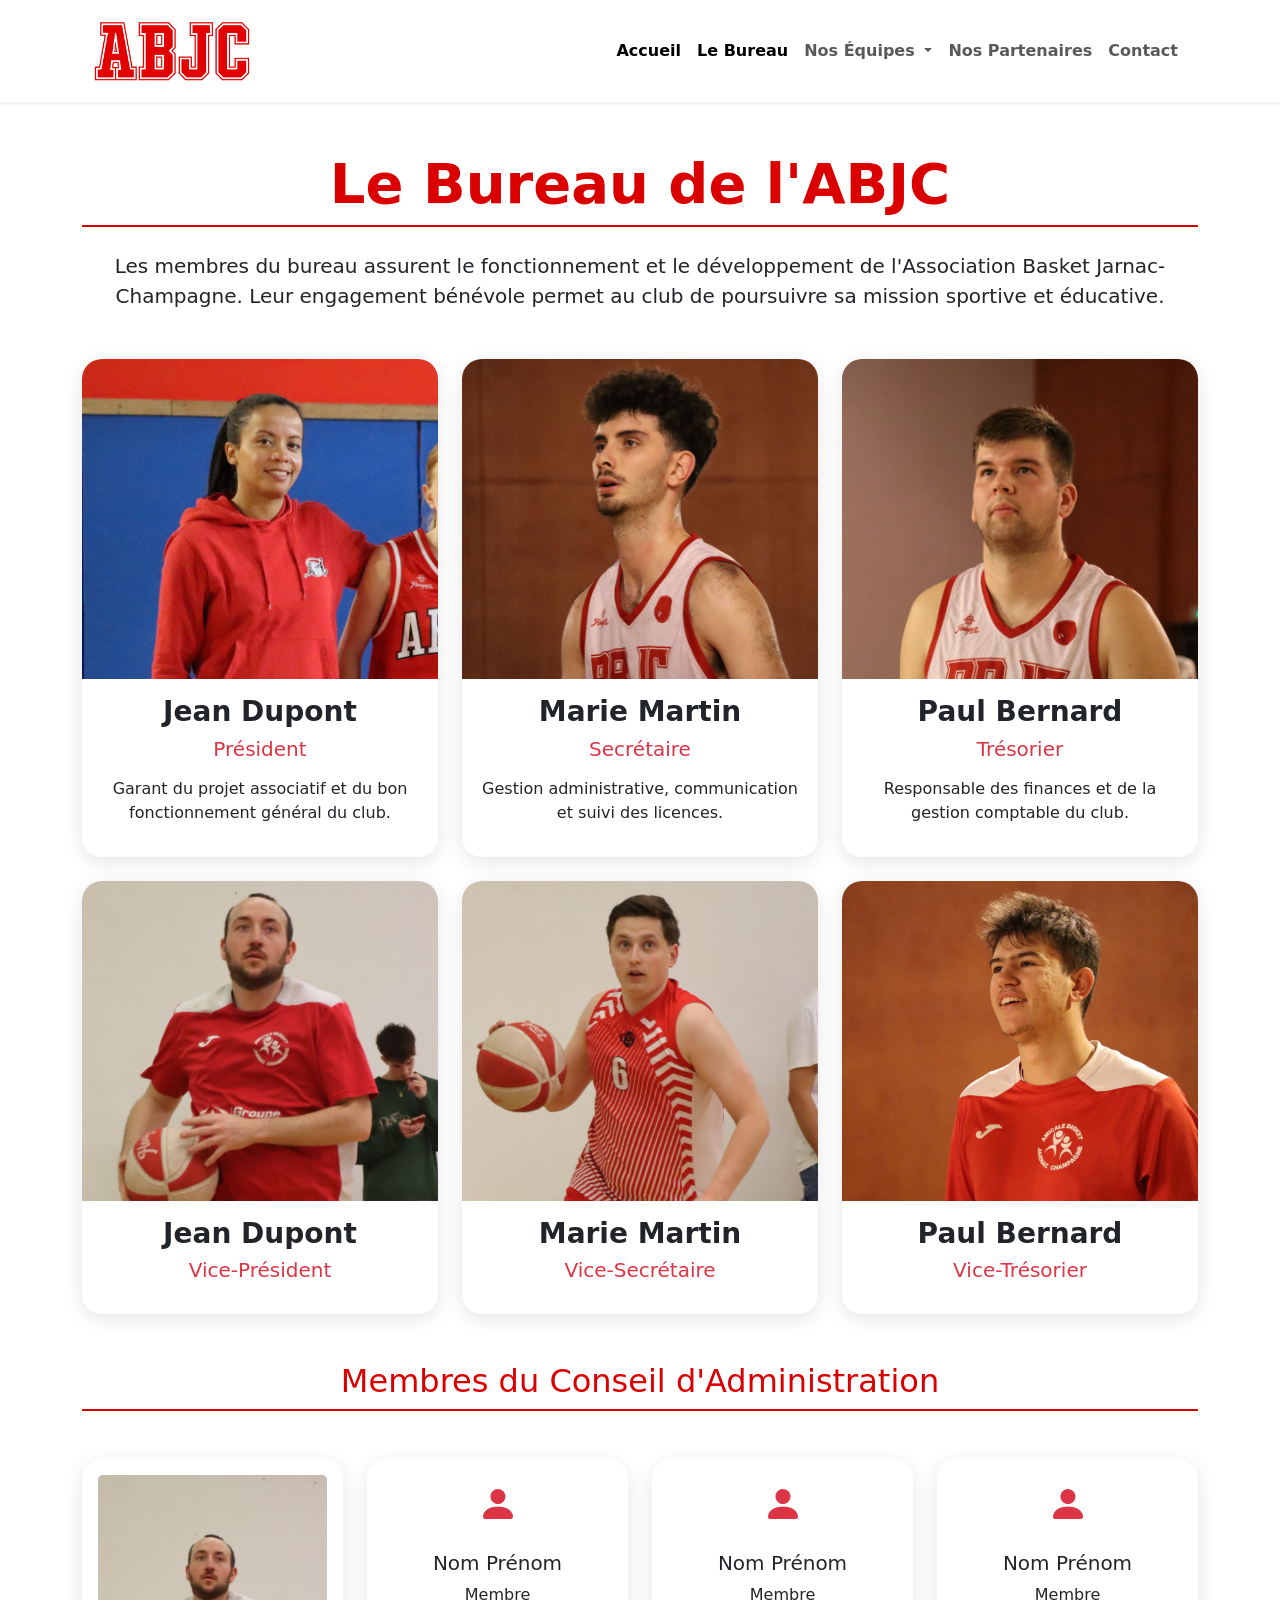
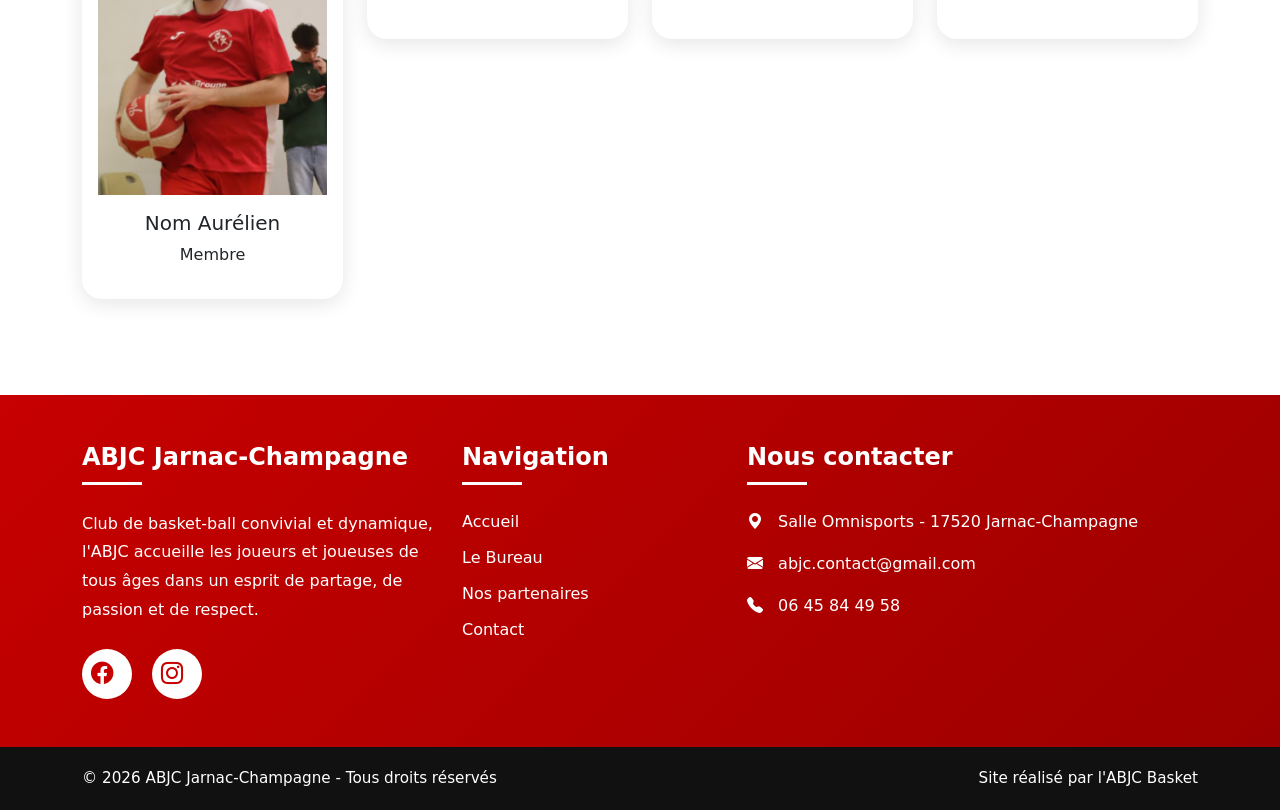
==== bureau.html @ 37af898e "jvk" ====
<!DOCTYPE html>

<html lang="fr">

<head>
    <meta charset="UTF-8">
    <meta name="viewport" content="width=device-width, initial-scale=1.0">
    <title>Le Bureau - ABJC Jarnac-Champagne</title>

    <link rel="icon" type="image/png" href="assets/images/logo-abjc.png">

    <!-- Bootstrap -->
    <link href="https://cdn.jsdelivr.net/npm/bootstrap@5.3.0/dist/css/bootstrap.min.css" rel="stylesheet">

    <!-- Bootstrap Icons -->
    <link rel="stylesheet" href="https://cdn.jsdelivr.net/npm/bootstrap-icons@1.11.0/font/bootstrap-icons.css">

    <!-- CSS -->
    <link rel="stylesheet" href="assets/css/style.css">

</head>

<body>

    <div id="header-placeholder"></div>

    <main class="container py-5">


        <!-- Titre -->
        <section class="text-center mb-5">
            <h1 class="display-4 fw-bold section-title">
                Le Bureau de l'ABJC
            </h1>

            <p class="lead mt-4">
                Les membres du bureau assurent le fonctionnement et le développement
                de l'Association Basket Jarnac-Champagne. Leur engagement bénévole
                permet au club de poursuivre sa mission sportive et éducative.
            </p>
        </section>


        <!-- Membres du bureau -->
        <section class="row g-4">

            <!-- Président -->
            <div class="col-lg-4">
                <div class="card bureau-card h-100 text-center">

                    <img src="assets/images/bureau/presidente.JPG" class="card-img-top" alt="Président">

                    <div class="card-body">

                        <h3 class="card-title">
                            Jean Dupont
                        </h3>

                        <h5 class="text-danger mb-3">
                            Président
                        </h5>

                        <p>
                            Garant du projet associatif et du bon fonctionnement
                            général du club.
                        </p>

                    </div>
                </div>
            </div>


            <!-- Secrétaire -->
            <div class="col-lg-4">
                <div class="card bureau-card h-100 text-center">

                    <img src="assets/images/bureau/secretaire.JPG" class="card-img-top" alt="Secrétaire">

                    <div class="card-body">

                        <h3 class="card-title">
                            Marie Martin
                        </h3>

                        <h5 class="text-danger mb-3">
                            Secrétaire
                        </h5>

                        <p>
                            Gestion administrative, communication et suivi des licences.
                        </p>

                    </div>
                </div>
            </div>


            <!-- Trésorier -->
            <div class="col-lg-4">
                <div class="card bureau-card h-100 text-center">

                    <img src="assets/images/bureau/tresorier.JPG" class="card-img-top" alt="Trésorier">

                    <div class="card-body">

                        <h3 class="card-title">
                            Paul Bernard
                        </h3>

                        <h5 class="text-danger mb-3">
                            Trésorier
                        </h5>

                        <p>
                            Responsable des finances et de la gestion comptable du club.
                        </p>

                    </div>
                </div>
            </div>

            <!-- Vice-Président -->
            <div class="col-lg-4">
                <div class="card bureau-card h-100 text-center">

                    <img src="assets/images/bureau/vice-president.JPG" class="card-img-top" alt="Vice-Président">

                    <div class="card-body">

                        <h3 class="card-title">
                            Jean Dupont
                        </h3>

                        <h5 class="text-danger mb-3">
                            Vice-Président
                        </h5>

                    </div>
                </div>
            </div>


            <!-- Vice-Secrétaire -->
            <div class="col-lg-4">
                <div class="card bureau-card h-100 text-center">

                    <img src="assets/images/bureau/vice-secretaire.JPG" class="card-img-top" alt="Vice-Secrétaire">

                    <div class="card-body">

                        <h3 class="card-title">
                            Marie Martin
                        </h3>

                        <h5 class="text-danger mb-3">
                            Vice-Secrétaire
                        </h5>

                    </div>
                </div>
            </div>


            <!-- Vice-Trésorier -->
            <div class="col-lg-4">
                <div class="card bureau-card h-100 text-center">

                    <img src="assets/images/bureau/vice-tresorier.JPG" class="card-img-top" alt="Vice-Trésorier">

                    <div class="card-body">

                        <h3 class="card-title">
                            Paul Bernard
                        </h3>

                        <h5 class="text-danger mb-3">
                            Vice-Trésorier
                        </h5>

                    </div>
                </div>
            </div>

        </section>


        <!-- Membres complémentaires -->
        <section class="mt-5">

            <h2 class="text-center section-title mb-5">
                Membres du Conseil d'Administration
            </h2>

            <div class="row g-4">

                <div class="col-md-3">
                    <div class="card bureau-card text-center">
                        <div class="card-body">
                            <img src="assets/images/bureau/vice-president.JPG" class="card-img-top" alt="Vice-Président">
                            <h5 class="mt-3">Nom Aurélien</h5>
                            <p>Membre</p>
                        </div>
                    </div>
                </div>

                <div class="col-md-3">
                    <div class="card bureau-card text-center">
                        <div class="card-body">
                            <i class="bi bi-person-fill fs-1 text-danger"></i>
                            <h5 class="mt-3">Nom Prénom</h5>
                            <p>Membre</p>
                        </div>
                    </div>
                </div>

                <div class="col-md-3">
                    <div class="card bureau-card text-center">
                        <div class="card-body">
                            <i class="bi bi-person-fill fs-1 text-danger"></i>
                            <h5 class="mt-3">Nom Prénom</h5>
                            <p>Membre</p>
                        </div>
                    </div>
                </div>

                <div class="col-md-3">
                    <div class="card bureau-card text-center">
                        <div class="card-body">
                            <i class="bi bi-person-fill fs-1 text-danger"></i>
                            <h5 class="mt-3">Nom Prénom</h5>
                            <p>Membre</p>
                        </div>
                    </div>
                </div>

            </div>

        </section>


    </main>

    <div id="footer-placeholder"></div>

    <script>
        fetch('header.html')
            .then(response => response.text())
            .then(data => {
                document.getElementById('header-placeholder').innerHTML = data;
            });

        fetch('footer.html')
            .then(response => response.text())
            .then(data => {
                document.getElementById('footer-placeholder').innerHTML = data;
            });
    </script>

    <script src="https://cdn.jsdelivr.net/npm/bootstrap@5.3.0/dist/js/bootstrap.bundle.min.js"></script>

</body>

</html>
---- assets/css/style.css ----
/* Logo du club en arrière-plan */
.background-logo {
    position: relative;
    min-height: 100vh;
}

.background-logo::before {
    content: "";
    position: absolute;
    inset: 0;

    background-image: url('../images/logo-abjc.jpg');
    background-repeat: no-repeat;
    background-position: center;
    background-size: 95%;

    opacity: 0.08;
    /* transparence du logo */
    z-index: -1;
}

/* Rendre le texte lisible sur l'arrière-plan */
.background-logo::before {
    content: '';
    position: absolute;
    top: 0;
    left: 0;
    right: 0;
    bottom: 0;
    background-color: rgba(255, 255, 255, 0.85);
    z-index: -1;
}

/* Style pour les cartes de photos */
.card {
    transition: transform 0.3s;
    box-shadow: 0 4px 8px rgba(255, 255, 255, 0.1);
    border: none;
}

.card:hover {
    transform: scale(1.02);
}

/* Style pour le footer */
footer a {
    text-decoration: none;
}

footer a:hover {
    color: #ffffff !important;
}

/* Style pour le logo du club dans le header */
.logo-abjc {
    max-height: 60px;
    width: auto;
}

/* Style pour les sections */
.section-title {
    color: #db0000;
    border-bottom: 2px solid #db0000;
    padding-bottom: 0.5rem;
}

/* Style pour le bouton */
.btn-custom {
    background-color: #db0000;
    color: white;
    border: none;
    padding: 0.5rem 1.5rem;
    border-radius: 5px;
    transition: background-color 0.3s;
}

.btn-custom:hover {
    background-color: #db0000;
}

.footer-abjc {
    background: linear-gradient(135deg, #c70000, #9b0000);
    color: white;
}

.footer-title {
    font-weight: 700;
    margin-bottom: 25px;
    position: relative;
}

.footer-title::after {
    content: "";
    width: 60px;
    height: 3px;
    background: white;
    display: block;
    margin-top: 10px;
}

.footer-text {
    line-height: 1.8;
}

.footer-links {
    list-style: none;
    padding-left: 0;
}

.footer-links li {
    margin-bottom: 12px;
}

.footer-links a {
    color: white;
    text-decoration: none;
    transition: 0.3s;
}

.footer-links a:hover {
    color: #ffd4d4;
    padding-left: 8px;
}

.social-icons a {
    display: inline-flex;
    align-items: center;
    justify-content: center;

    width: 50px;
    height: 50px;

    background: white;
    color: #c70000;

    border-radius: 50%;
    font-size: 1.4rem;

    margin-right: 15px;

    transition: 0.3s;

}

.social-icons a:hover {
    transform: translateY(-5px);
    background: black;
    color: white;
}

.footer-abjc p {
    margin-bottom: 18px;
}

.footer-abjc i {
    margin-right: 10px;
}

.footer-bottom {
    background: #111;
    padding: 20px 0;
    font-size: 0.95rem;
}

.bureau-card {
    border: none;
    border-radius: 20px;
    overflow: hidden;
    transition: 0.3s;
    box-shadow: 0 5px 20px rgba(0, 0, 0, .1);
}

.bureau-card:hover {
    transform: translateY(-8px);
    box-shadow: 0 10px 30px rgba(0, 0, 0, .15);
}

.bureau-card img {
    height: 320px;
    object-fit: cover;
}

.bureau-card .card-title {
    font-weight: 700;
}

.partenaire-card {
    cursor: pointer;
    border: none;
    border-radius: 20px;
    transition: .3s;
    box-shadow: 0 5px 20px rgba(0, 0, 0, .1);
}

.partenaire-card:hover {
    transform: translateY(-10px);
    box-shadow: 0 15px 35px rgba(0, 0, 0, .15);
}

.partenaire-card .card-body {
    padding: 2rem;
}

/* Logo du partenaire */
.logo-partenaire {
    width: 180px;
    height: 120px;

    object-fit: contain;

    display: block;
    margin: 0 auto;

    padding: 10px;
}

/* Uniformiser les titres */
.partenaire-card h4 {
    margin-top: 25px;
    font-weight: 700;
    min-height: 60px;
}

/* Uniformiser les descriptions */
.partenaire-card p {
    min-height: 80px;
}

.contact-card {
    border-radius: 20px;
}

.contact-card p {
    font-size: 1.1rem;
    line-height: 1.8;
}

.contact-card i {
    margin-right: 10px;
}

.form-control {
    border-radius: 12px;
}

textarea {
    resize: none;
}

.partner-link {
    text-decoration: none;
    color: inherit;
    display: block;
}

.partner-link:hover {
    text-decoration: none;
    color: inherit;
}
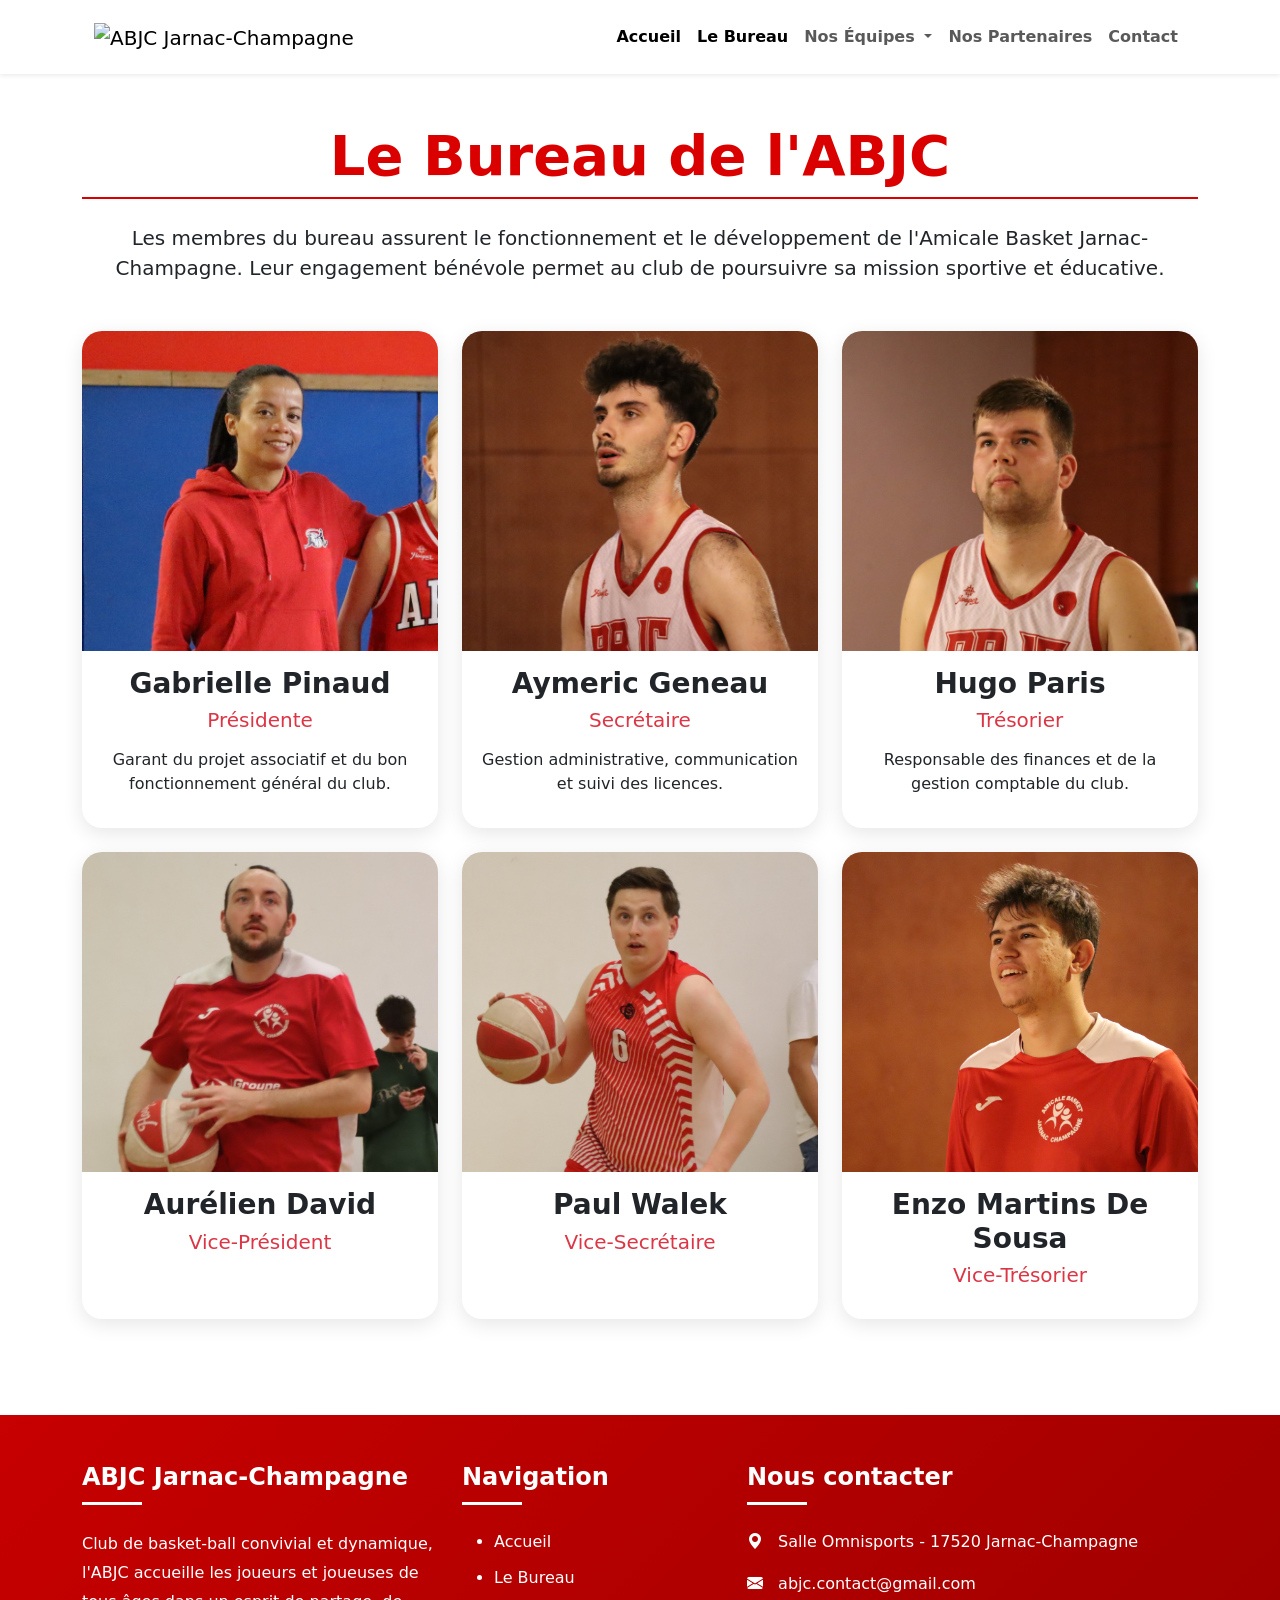
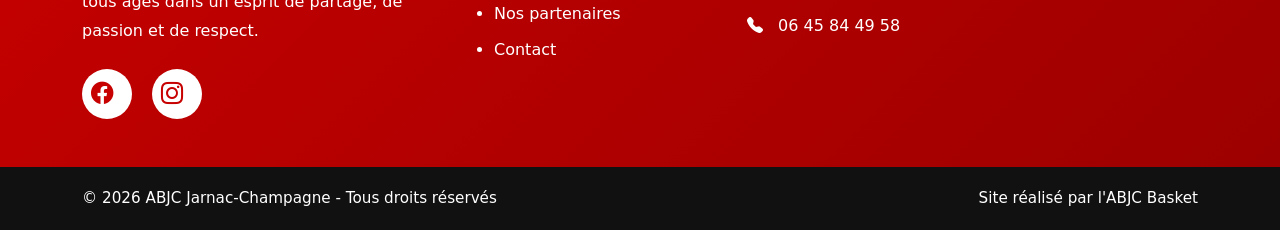
==== commit afdb2266: "projet fini ?" ====
--- a/bureau.html
+++ b/bureau.html
@@ -35,7 +35,7 @@
 
             <p class="lead mt-4">
                 Les membres du bureau assurent le fonctionnement et le développement
-                de l'Association Basket Jarnac-Champagne. Leur engagement bénévole
+                de l'Amicale Basket Jarnac-Champagne. Leur engagement bénévole
                 permet au club de poursuivre sa mission sportive et éducative.
             </p>
         </section>
@@ -53,11 +53,11 @@
                     <div class="card-body">
 
                         <h3 class="card-title">
-                            Jean Dupont
-                        </h3>
-
-                        <h5 class="text-danger mb-3">
-                            Président
+                            Gabrielle Pinaud
+                        </h3>
+
+                        <h5 class="text-danger mb-3">
+                            Présidente
                         </h5>
 
                         <p>
@@ -79,7 +79,7 @@
                     <div class="card-body">
 
                         <h3 class="card-title">
-                            Marie Martin
+                            Aymeric Geneau
                         </h3>
 
                         <h5 class="text-danger mb-3">
@@ -104,7 +104,7 @@
                     <div class="card-body">
 
                         <h3 class="card-title">
-                            Paul Bernard
+                            Hugo Paris
                         </h3>
 
                         <h5 class="text-danger mb-3">
@@ -128,7 +128,7 @@
                     <div class="card-body">
 
                         <h3 class="card-title">
-                            Jean Dupont
+                            Aurélien David
                         </h3>
 
                         <h5 class="text-danger mb-3">
@@ -149,7 +149,7 @@
                     <div class="card-body">
 
                         <h3 class="card-title">
-                            Marie Martin
+                            Paul Walek
                         </h3>
 
                         <h5 class="text-danger mb-3">
@@ -170,7 +170,7 @@
                     <div class="card-body">
 
                         <h3 class="card-title">
-                            Paul Bernard
+                            Enzo Martins De Sousa
                         </h3>
 
                         <h5 class="text-danger mb-3">
@@ -182,61 +182,6 @@
             </div>
 
         </section>
-
-
-        <!-- Membres complémentaires -->
-        <section class="mt-5">
-
-            <h2 class="text-center section-title mb-5">
-                Membres du Conseil d'Administration
-            </h2>
-
-            <div class="row g-4">
-
-                <div class="col-md-3">
-                    <div class="card bureau-card text-center">
-                        <div class="card-body">
-                            <img src="assets/images/bureau/vice-president.JPG" class="card-img-top" alt="Vice-Président">
-                            <h5 class="mt-3">Nom Aurélien</h5>
-                            <p>Membre</p>
-                        </div>
-                    </div>
-                </div>
-
-                <div class="col-md-3">
-                    <div class="card bureau-card text-center">
-                        <div class="card-body">
-                            <i class="bi bi-person-fill fs-1 text-danger"></i>
-                            <h5 class="mt-3">Nom Prénom</h5>
-                            <p>Membre</p>
-                        </div>
-                    </div>
-                </div>
-
-                <div class="col-md-3">
-                    <div class="card bureau-card text-center">
-                        <div class="card-body">
-                            <i class="bi bi-person-fill fs-1 text-danger"></i>
-                            <h5 class="mt-3">Nom Prénom</h5>
-                            <p>Membre</p>
-                        </div>
-                    </div>
-                </div>
-
-                <div class="col-md-3">
-                    <div class="card bureau-card text-center">
-                        <div class="card-body">
-                            <i class="bi bi-person-fill fs-1 text-danger"></i>
-                            <h5 class="mt-3">Nom Prénom</h5>
-                            <p>Membre</p>
-                        </div>
-                    </div>
-                </div>
-
-            </div>
-
-        </section>
-
 
     </main>
 
--- a/assets/css/style.css
+++ b/assets/css/style.css
@@ -102,9 +102,19 @@
     line-height: 1.8;
 }
 
-.footer-links {
-    list-style: none;
-    padding-left: 0;
+.footer-link {
+    color: white;
+    text-decoration: none;
+    transition: 0.3s;
+}
+
+.footer-link:hover {
+    color: #ffcccc;
+    text-decoration: none;
+}
+
+.footer-link i {
+    margin-right: 10px;
 }
 
 .footer-links li {
@@ -256,4 +266,59 @@
 .partner-link:hover {
     text-decoration: none;
     color: inherit;
+}
+
+.equipe-photo{
+width: 100%;
+height: 450px;
+object-fit: cover;
+}
+
+#carouselSeniorF {
+    max-width: 100%;
+}
+
+#carouselSeniorF .carousel-item {
+    height: 500px;
+}
+
+.equipe-photo {
+    width: 100%;
+    height: 500px;
+    object-fit: contain;
+    background-color: #ffffff;
+}
+
+.equipe-link {
+    text-decoration: none;
+    color: inherit;
+}
+
+.equipe-link:hover {
+    color: inherit;
+}
+
+.equipe-action-card {
+    border: none;
+    border-radius: 20px;
+    overflow: hidden;
+    transition: 0.3s;
+    box-shadow: 0 5px 20px rgba(0,0,0,0.15);
+    cursor: pointer;
+}
+
+.equipe-action-card:hover {
+    transform: translateY(-8px);
+    box-shadow: 0 15px 30px rgba(0,0,0,0.2);
+}
+
+.equipe-action-photo {
+    width: 100%;
+    height: 220px;      /* toutes les images auront la même taille */
+    object-fit: cover;  /* évite les déformations */
+}
+
+.equipe-action-card .card-title {
+    color: #b30000;
+    font-weight: 700;
 }
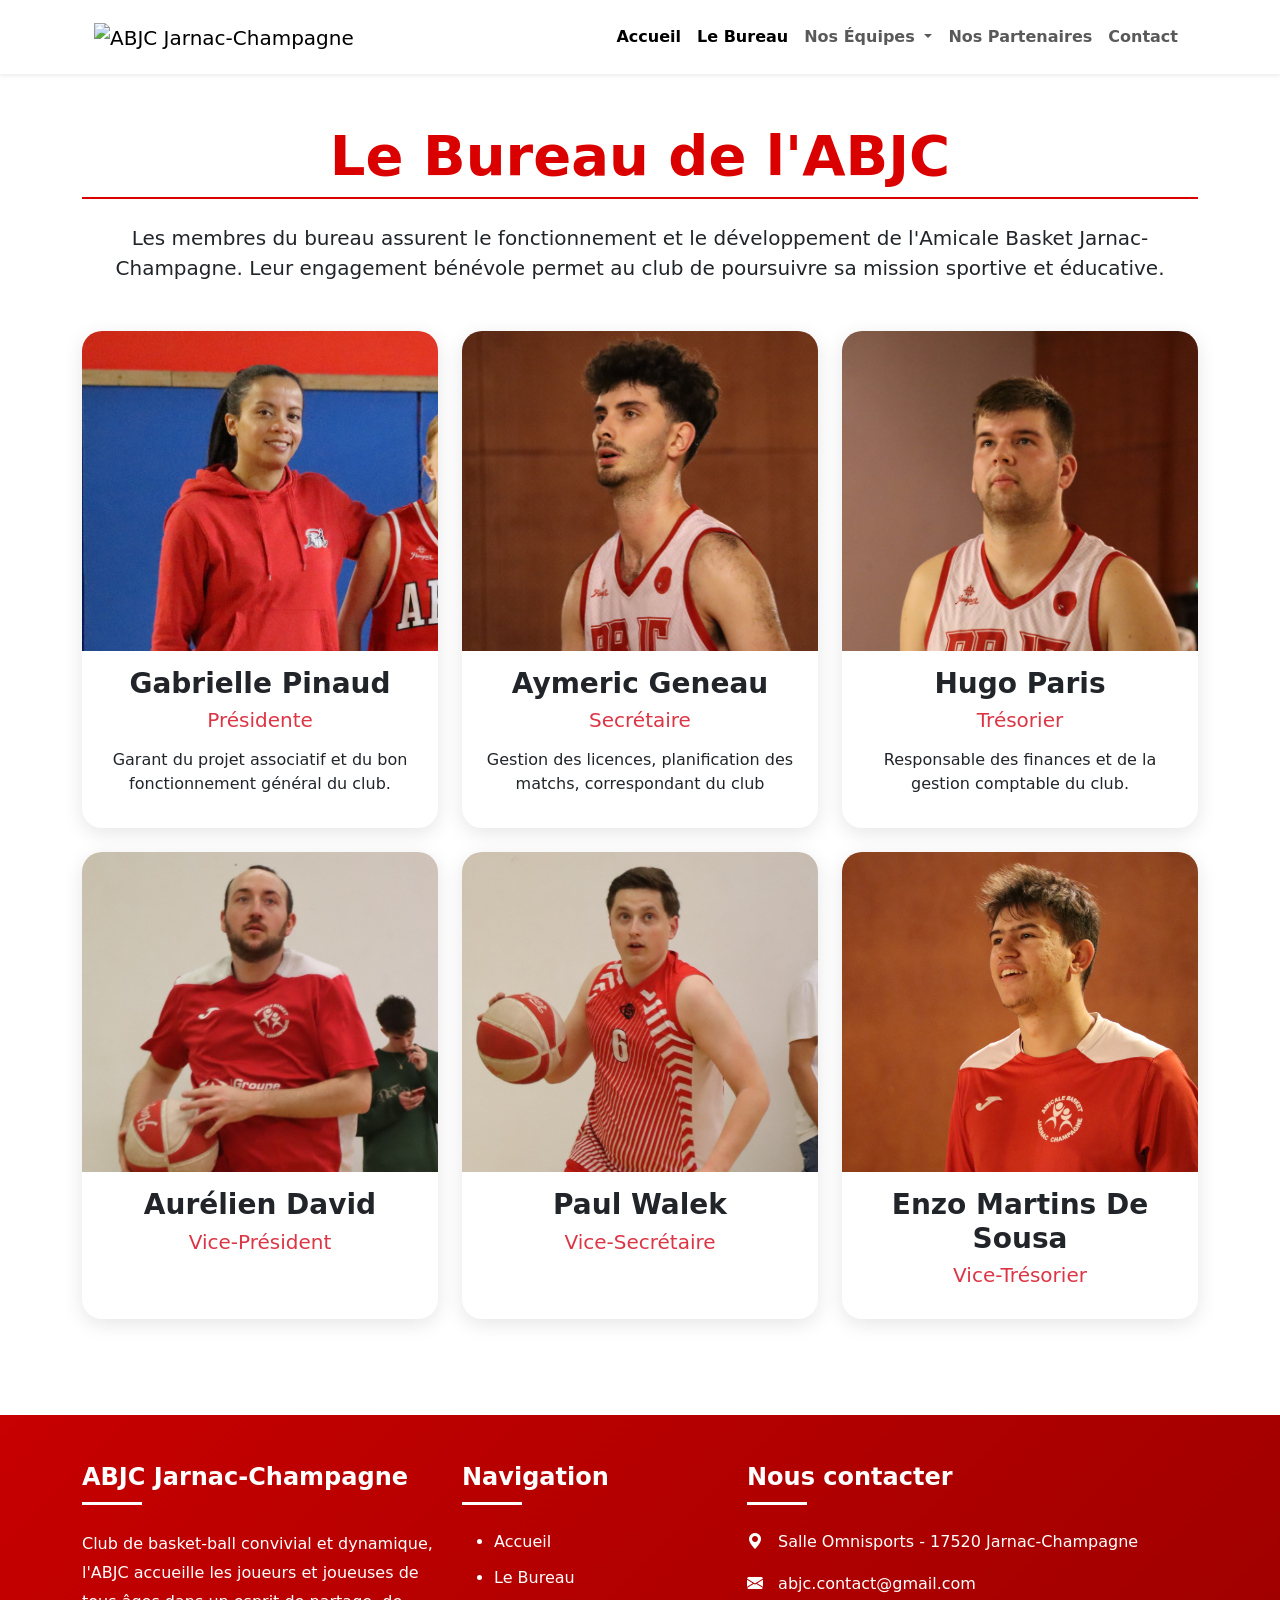
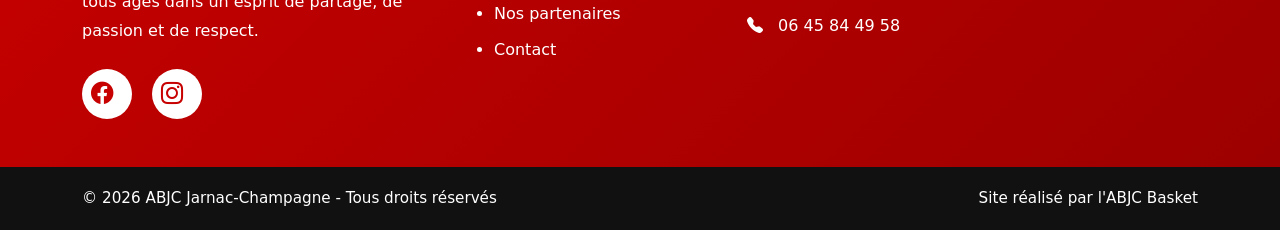
==== commit be341416: "textes" ====
--- a/bureau.html
+++ b/bureau.html
@@ -87,7 +87,7 @@
                         </h5>
 
                         <p>
-                            Gestion administrative, communication et suivi des licences.
+                            Gestion des licences, planification des matchs, correspondant du club
                         </p>
 
                     </div>
--- a/assets/css/style.css
+++ b/assets/css/style.css
@@ -132,6 +132,17 @@
     padding-left: 8px;
 }
 
+.link {
+    color: rgb(0, 0, 0);
+    text-decoration: none;
+    transition: 0.3s;
+}
+
+.link:hover {
+    color: #eb1616;
+    text-decoration: none;
+}
+
 .social-icons a {
     display: inline-flex;
     align-items: center;
@@ -321,4 +332,126 @@
 .equipe-action-card .card-title {
     color: #b30000;
     font-weight: 700;
+}
+.boutique-img{
+    height:180px;
+    width:100%;
+    object-fit:contain;
+    background:white;
+    padding:10px;
+    transition:0.3s;
+}
+
+.boutique-img:hover{
+    transform:scale(1.05);
+}
+
+#boutiqueCarousel .carousel-item{
+    padding:20px 60px;
+}
+
+/* Cartes produits */
+
+.boutique-card{
+    border-radius:15px;
+    transition:.3s;
+    overflow:hidden;
+    background:#fff;
+}
+
+.boutique-card:hover{
+    transform:translateY(-6px);
+    box-shadow:0 .8rem 1.5rem rgba(0,0,0,.18)!important;
+}
+
+/* Images */
+
+.boutique-img{
+    width:100%;
+    height:180px;
+    object-fit:contain;
+}
+
+/* Nom */
+
+.boutique-title{
+    color:#222;
+    font-size:.9rem;
+    font-weight:600;
+    line-height:1.3;
+    min-height:55px;
+    display:flex;
+    align-items:center;
+    justify-content:center;
+}
+
+/* Prix */
+
+.boutique-price{
+    color:#d71920;
+    font-size:1.2rem;
+    font-weight:700;
+    margin-bottom:0;
+}
+
+/* Carousel */
+
+#boutiqueCarousel .carousel-item{
+    padding:15px 55px;
+}
+
+/* Icônes */
+
+.carousel-control-prev-icon,
+.carousel-control-next-icon{
+    width:45px;
+    height:45px;
+}
+
+/* Responsive */
+
+@media (max-width:768px){
+
+    .boutique-img{
+        height:140px;
+    }
+
+    .boutique-title{
+        font-size:.8rem;
+        min-height:65px;
+    }
+
+    #boutiqueCarousel .carousel-item{
+        padding:10px;
+    }
+
+}
+
+.boutique-row{
+    display:flex;
+    gap:20px;
+    justify-content:center;
+    flex-wrap:wrap;
+}
+
+.boutique-col{
+    flex:0 0 20%;
+}
+
+@media (max-width:992px){
+    .boutique-col{
+        flex:0 0 30%;
+    }
+}
+
+@media (max-width:768px){
+    .boutique-col{
+        flex:0 0 45%;
+    }
+}
+
+@media (max-width:480px){
+    .boutique-col{
+        flex:0 0 90%;
+    }
 }
